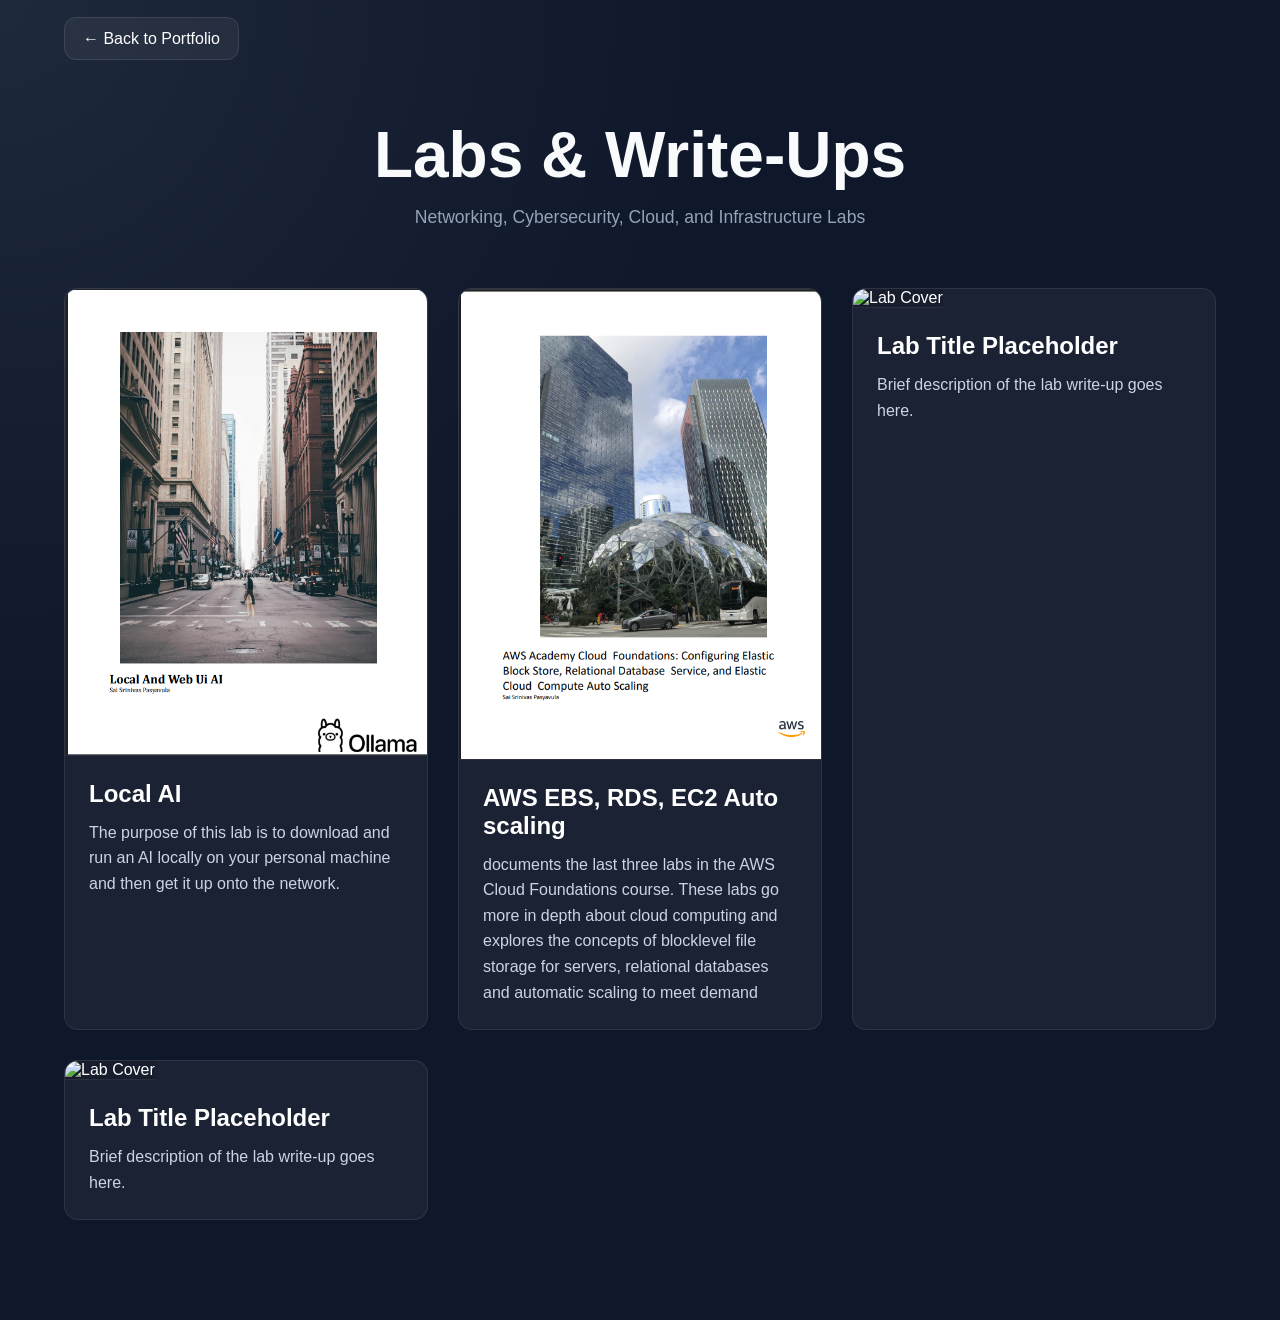
==== labs.Html @ 44efcdaa "added cisco labs" ====
<!DOCTYPE html>
<html lang="en">
<head>
    <meta charset="UTF-8">
    <meta name="viewport" content="width=device-width, initial-scale=1.0">
    <title>Labs | Sai Srinivas Pasyavula</title>

    <link rel="stylesheet" href="labs.css">
</head>
<body>

<nav>
    <a href="index.html" class="back-btn">← Back to Portfolio</a>
</nav>

<section class="labs-section">

    <div class="labs-header">
        <h1>Labs & Write-Ups</h1>
        <p>
            Networking, Cybersecurity, Cloud, and Infrastructure Labs
        </p>
    </div>

    <div class="pdf-grid">

        <!-- LAB 1 -->

        <a href="Labs/AiLabWriteup.pdf" target="_blank" class="pdf-card">

            <div class="pdf-preview">
                <img src="Images/AI.png" alt="Lab Cover">
            </div>

            <div class="pdf-content">

                <h3>Local AI</h3>

                <p>
                    The purpose of this lab is to download and run an AI locally on your personal machine and
then get it up onto the network.
                </p>
            </div>

        </a>

        <!-- LAB 2 -->

        <a href="Labs/AWS 4-6 lab writeup.pdf" target="_blank" class="pdf-card">

            <div class="pdf-preview">
                <img src="Images/AWS4-6.png" alt="Lab Cover">
            </div>

            <div class="pdf-content">

                <h3>AWS EBS, RDS, EC2 Auto scaling</h3>

                <p>
                    documents the last three labs in the AWS Cloud Foundations
course. These labs go more in depth about cloud computing and explores the concepts of blocklevel file storage for servers, relational databases and automatic scaling to meet demand
                </p>
            </div>

        </a>

        <!-- LAB 3 -->

        <a href="labs/lab3.pdf" target="_blank" class="pdf-card">

            <div class="pdf-preview">
                <img src="Images/lab3-cover.jpg" alt="Lab Cover">
            </div>

            <div class="pdf-content">

                <h3>Lab Title Placeholder</h3>

                <p>
                    Brief description of the lab write-up goes here.
                </p>

            </div>

        </a>

        <!-- LAB 4 -->

        <a href="labs/lab4.pdf" target="_blank" class="pdf-card">

            <div class="pdf-preview">
                <img src="Images/lab4-cover.jpg" alt="Lab Cover">
            </div>

            <div class="pdf-content">

                <h3>Lab Title Placeholder</h3>

                <p>
                    Brief description of the lab write-up goes here.
                </p>

            </div>

        </a>

    </div>

</section>

</body>
</html>
---- labs.css ----
*{
    margin:0;
    padding:0;
    box-sizing:border-box;
    font-family:"Segoe UI",sans-serif;
}

body{
    background:
    radial-gradient(circle at top left,#1e293b,#0f172a 40%);

    color:#f8fafc;

    min-height:100vh;
}

nav{
    padding:30px 5%;
}

.back-btn{
    text-decoration:none;

    color:white;

    background:rgba(255,255,255,.05);

    border:1px solid rgba(255,255,255,.1);

    padding:12px 18px;

    border-radius:12px;

    transition:.3s ease;
}

.back-btn:hover{
    border-color:#60a5fa;
}

.labs-section{
    padding:40px 5% 100px;
}

.labs-header{
    text-align:center;
    margin-bottom:60px;
}

.labs-header h1{
    font-size:4rem;
    margin-bottom:15px;
}

.labs-header p{
    color:#94a3b8;
    font-size:1.1rem;
}

.pdf-grid{
    display:grid;

    grid-template-columns:
    repeat(auto-fit,minmax(320px,1fr));

    gap:30px;
}

.pdf-card{
    text-decoration:none;

    color:white;

    background:rgba(255,255,255,.05);

    border:1px solid rgba(255,255,255,.08);

    border-radius:14px;

    overflow:hidden;

    transition:.3s ease;
}

.pdf-card:hover{
    transform:translateY(-8px);

    border-color:#60a5fa;

    box-shadow:
    0 15px 40px rgba(59,130,246,.20);
}

.pdf-preview{
    width:fit-content;
    height:fit-content;

    overflow:hidden;
    border-bottom:1px solid rgba(255,255,255,0.08);

    /* ADD THIS */
    display:flex;
    align-items:center;
    justify-content:center;
    background: rgba(0,0,0,0.15); /* optional but makes centering clearer */
}

.pdf-preview img{
    width: auto;
    height: auto;
    max-width: 100%;
    display: block;
    object-fit: contain;
}
.pdf-card:hover .pdf-preview img{
    transform:scale(1.05);
}

.pdf-content{
    padding:24px;
}

.pdf-content h3{
    font-size:1.5rem;
    margin-bottom:12px;
}

.pdf-content p{
    color:#cbd5e1;
    line-height:1.6;
}
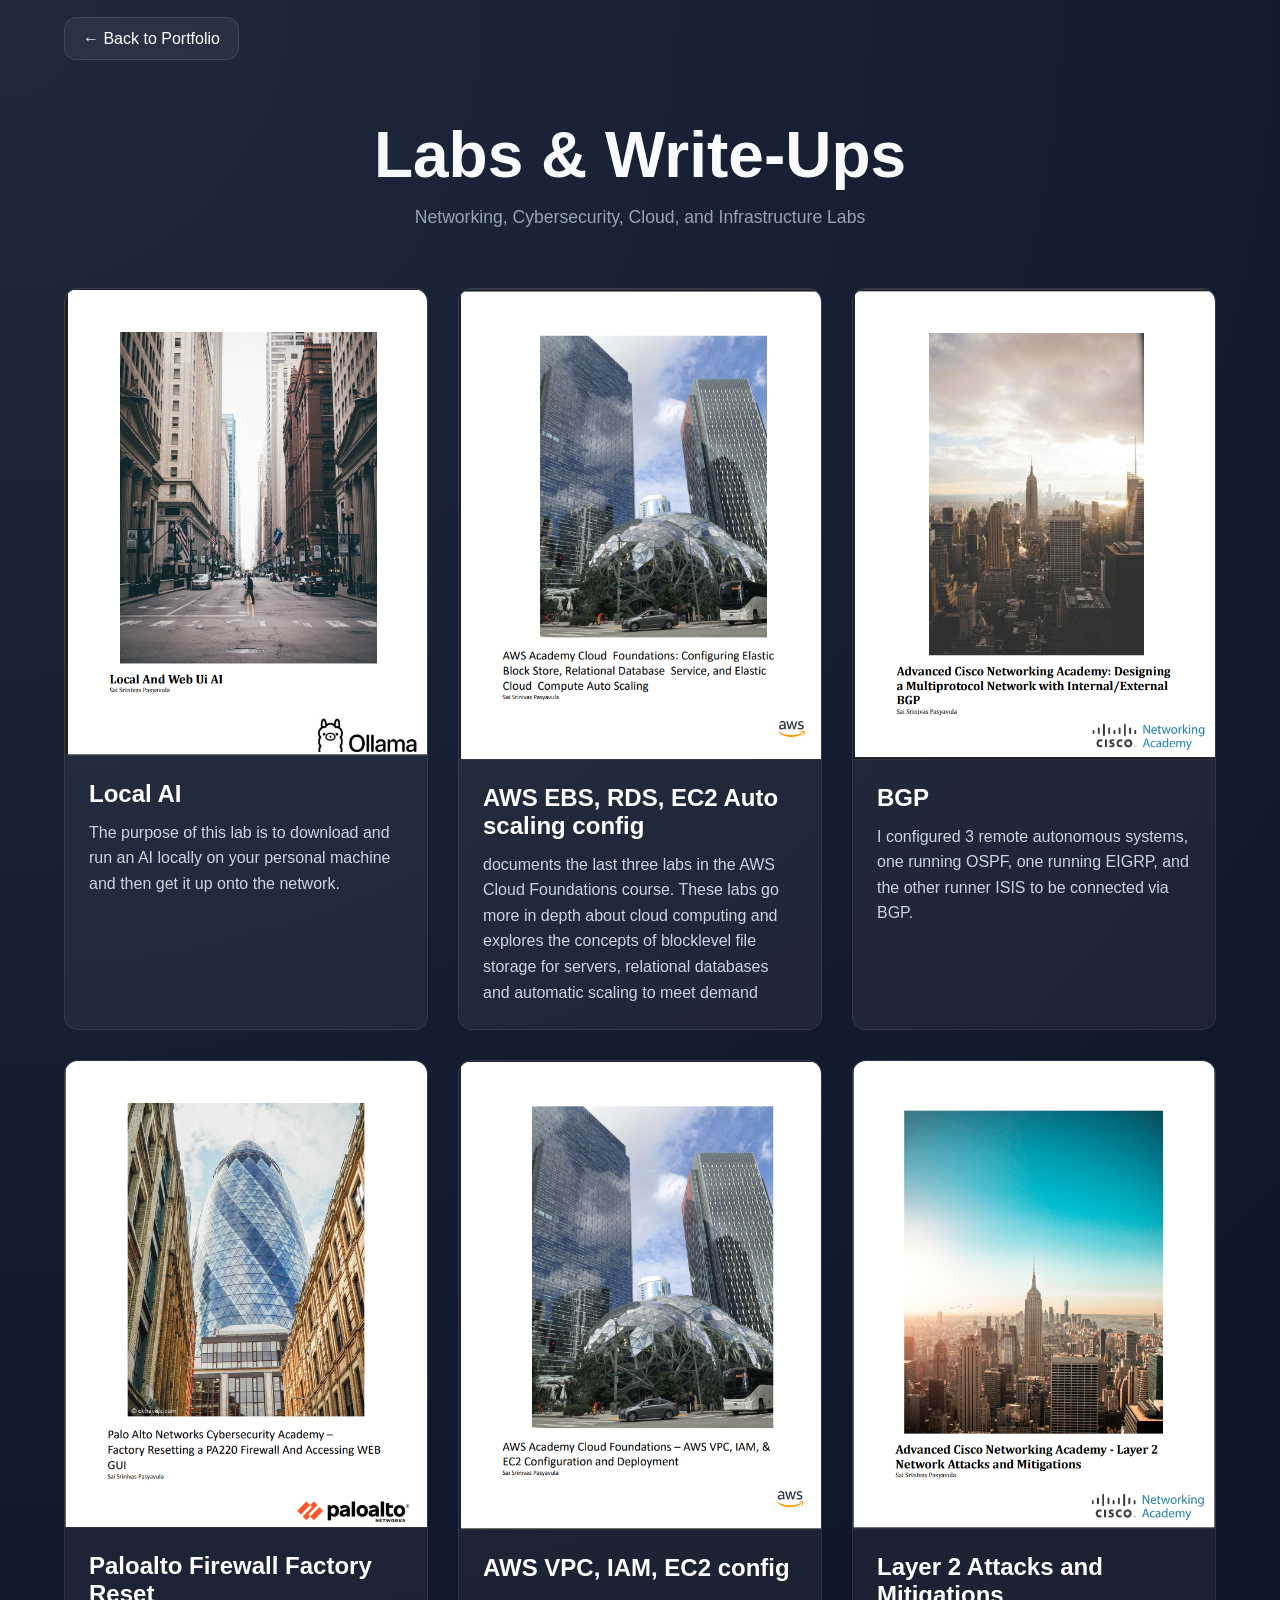
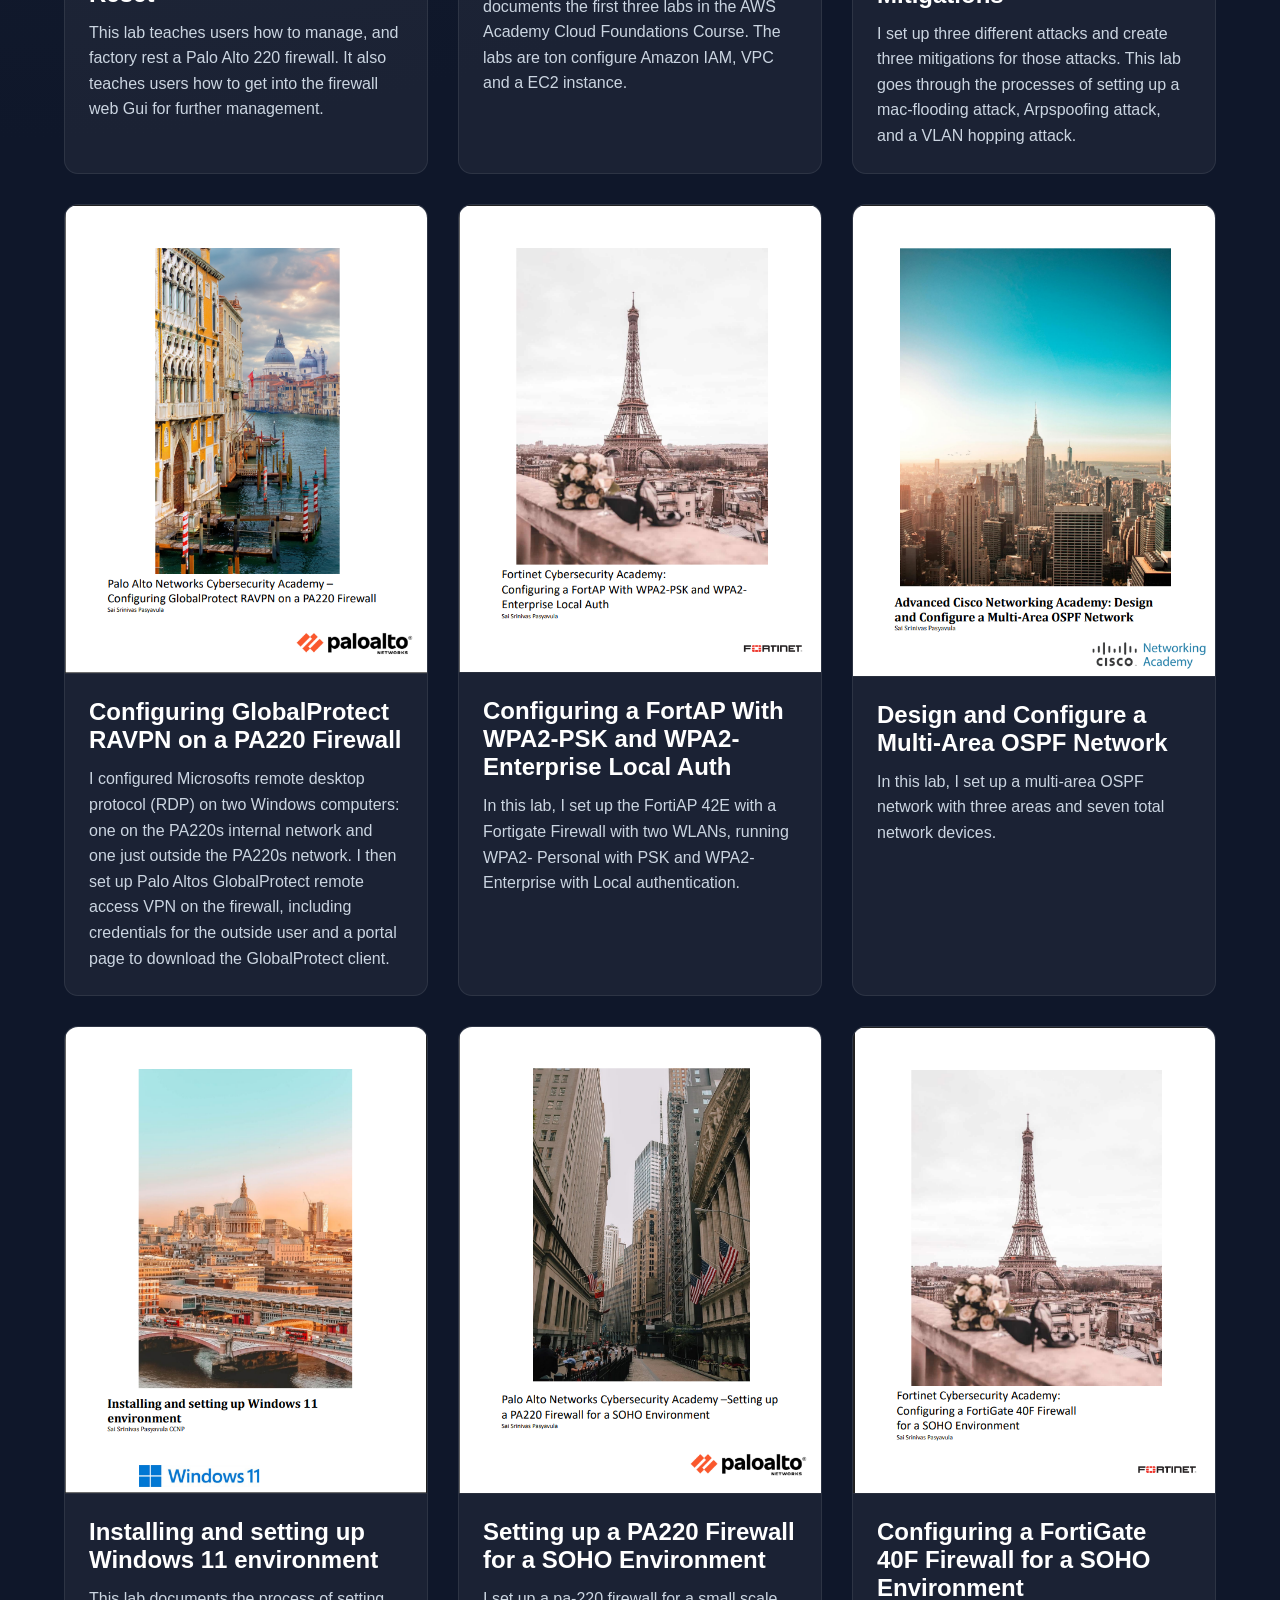
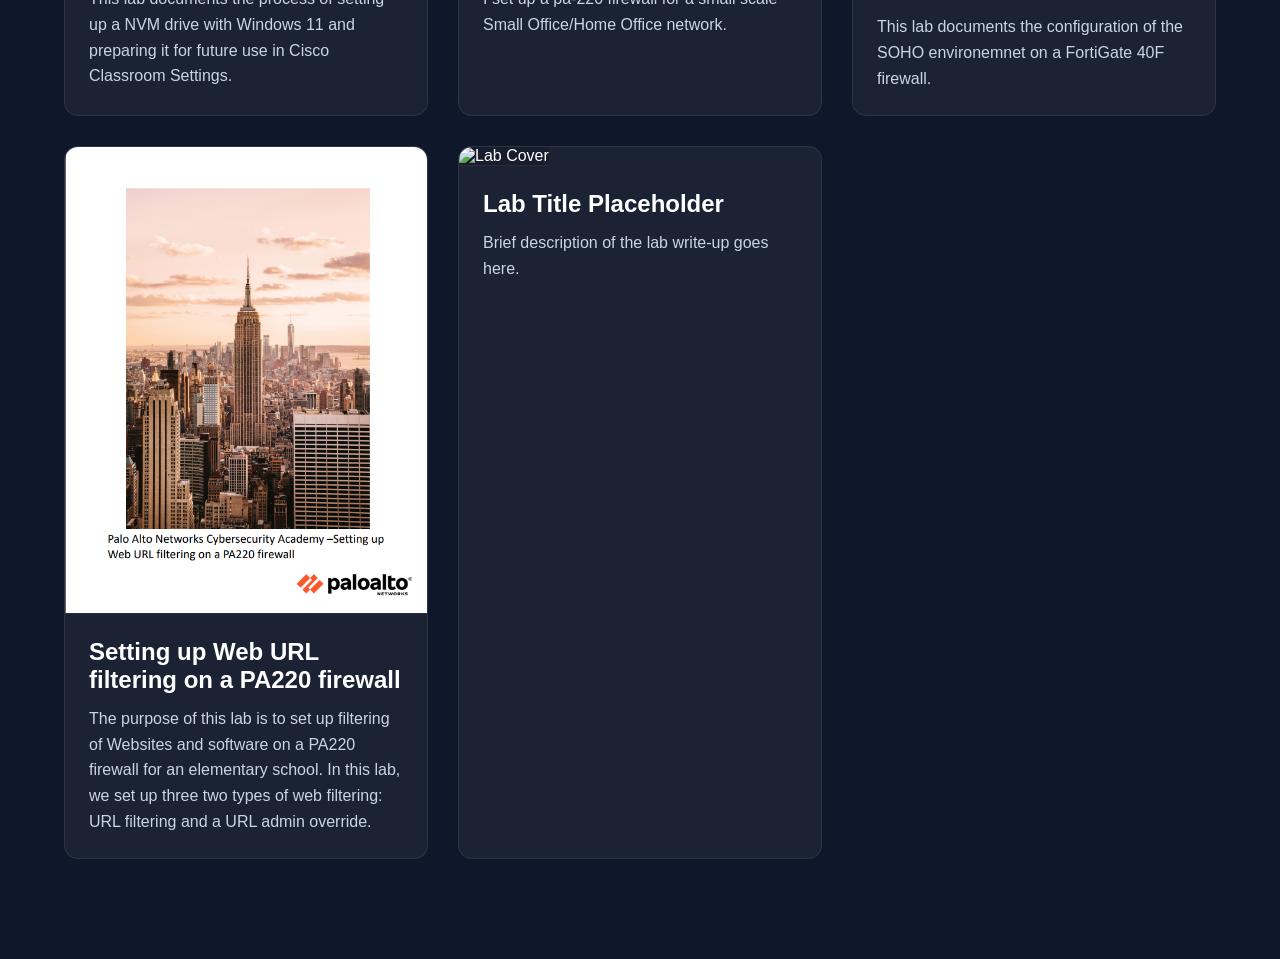
==== commit 3e35c2fe: "finished cisco labs" ====
--- a/labs.Html
+++ b/labs.Html
@@ -54,7 +54,7 @@
 
             <div class="pdf-content">
 
-                <h3>AWS EBS, RDS, EC2 Auto scaling</h3>
+                <h3>AWS EBS, RDS, EC2 Auto scaling config </h3>
 
                 <p>
                     documents the last three labs in the AWS Cloud Foundations
@@ -66,10 +66,222 @@
 
         <!-- LAB 3 -->
 
-        <a href="labs/lab3.pdf" target="_blank" class="pdf-card">
-
-            <div class="pdf-preview">
-                <img src="Images/lab3-cover.jpg" alt="Lab Cover">
+        <a href="Labs/BGP Lab WriteUP5.pdf" target="_blank" class="pdf-card">
+
+            <div class="pdf-preview">
+                <img src="Images/BGP.png" alt="Lab Cover">
+            </div>
+
+            <div class="pdf-content">
+
+                <h3>BGP</h3>
+
+                <p>
+                    I configured 3 remote autonomous systems, one running OSPF, one running EIGRP, and the other runner ISIS to be connected via BGP.
+                </p>
+
+            </div>
+
+        </a>
+
+        <!-- LAB 4 -->
+
+        <a href="Labs/Factory Rest Firewall.pdf" target="_blank" class="pdf-card">
+
+            <div class="pdf-preview">
+                <img src="Images/FactoryReset.png   " alt="Lab Cover">
+            </div>
+
+            <div class="pdf-content">
+
+                <h3>Paloalto Firewall Factory Reset</h3>
+
+                <p>
+                    This lab teaches users how
+to manage, and factory rest a Palo Alto 220 firewall. It also teaches users how to get into the
+firewall web Gui for further management.
+                </p>
+
+            </div>
+
+        </a>
+        <a href="labs/AWS Labs(1-3) Writeup 4.pdf" target="_blank" class="pdf-card">
+
+            <div class="pdf-preview">
+                <img src="Images/AWS1-3.png" alt="Lab Cover">
+            </div>
+
+            <div class="pdf-content">
+
+                <h3>AWS VPC, IAM, EC2 config</h3>
+
+                <p>
+                    documents the first three labs in the AWS Academy Cloud
+Foundations Course. The labs are ton configure Amazon IAM, VPC and a EC2 instance.
+                </p>
+
+            </div>
+
+        </a>
+        <a href="Labs/Layer2attacksLabWriteup.pdf" target="_blank" class="pdf-card">
+
+            <div class="pdf-preview">
+                <img src="Images/Layer2Attacks.png" alt="Lab Cover">
+            </div>
+
+            <div class="pdf-content">
+
+                <h3>Layer 2 Attacks and Mitigations</h3>
+
+                <p>
+                    I set up three different attacks and create three mitigations for those
+attacks. This lab goes through the processes of setting up a mac-flooding attack, Arpspoofing attack, and a VLAN hopping attack.
+                </p>
+
+            </div>
+
+        </a>
+        <a href="labs/VPN Lab Writeup (1).pdf" target="_blank" class="pdf-card">
+
+            <div class="pdf-preview">
+                <img src="Images/VPN.png" alt="Lab Cover">
+            </div>
+
+            <div class="pdf-content">
+
+                <h3>Configuring GlobalProtect RAVPN on a PA220 Firewall</h3>
+
+                <p>
+                    I configured Microsofts remote desktop protocol (RDP) on two Windows
+computers: one on the PA220s internal network and one just outside the PA220s network. I
+then set up Palo Altos GlobalProtect remote access VPN on the firewall, including credentials
+for the outside user and a portal page to download the GlobalProtect client.
+                </p>
+
+            </div>
+
+        </a>
+        <a href="labs/Fortinet AP Lab Writeup.pdf" target="_blank" class="pdf-card">
+
+            <div class="pdf-preview">
+                <img src="Images/Fortinet AP.png" alt="Lab Cover">
+            </div>
+
+            <div class="pdf-content">
+
+                <h3>Configuring a FortAP With WPA2-PSK and WPA2-
+Enterprise Local Auth</h3>
+
+                <p>
+                    In this lab, I set up the FortiAP 42E with a Fortigate Firewall with two WLANs, running WPA2-
+Personal with PSK and WPA2-Enterprise with Local authentication.
+                </p>
+
+            </div>
+
+        </a>
+        <a href="labs/Mutli-Area OSPF writeup.pdf" target="_blank" class="pdf-card">
+
+            <div class="pdf-preview">
+                <img src="Images/OSPF.png" alt="Lab Cover">
+            </div>
+
+            <div class="pdf-content">
+
+                <h3>Design
+and Configure a Multi-Area OSPF Network</h3>
+
+                <p>
+                    In this lab, I set up a multi-area OSPF network with three areas and seven total
+network devices.
+                </p>
+
+            </div>
+
+        </a>
+        <a href="labs/Windows 11 installation Lab.pdf" target="_blank" class="pdf-card">
+
+            <div class="pdf-preview">
+                <img src="Images/Windows11.png" alt="Lab Cover">
+            </div>
+
+            <div class="pdf-content">
+
+                <h3>Installing and setting up Windows 11
+environment</h3>
+
+                <p>
+                    This lab documents the process of setting up a NVM drive with Windows 11 and preparing it for
+future use in Cisco Classroom Settings.
+
+                </p>
+
+            </div>
+
+        </a>
+        <a href="labs/SOHO lab.pdf " target="_blank" class="pdf-card">
+
+            <div class="pdf-preview">
+                <img src="Images/SOHO.png" alt="Lab Cover">
+            </div>
+
+            <div class="pdf-content">
+
+                <h3>Setting up
+a PA220 Firewall for a SOHO Environment</h3>
+
+                <p>
+                    I set up a pa-220 firewall for a small scale Small Office/Home Office network. 
+                </p>
+
+            </div>
+
+        </a>
+        <a href="labs/Fortinet SOHO Lab Writeup.pdf" target="_blank" class="pdf-card">
+
+            <div class="pdf-preview">
+                <img src="Images/FortinetSOHO.png" alt="Lab Cover">
+            </div>
+
+            <div class="pdf-content">
+
+                <h3>Configuring a FortiGate 40F Firewall
+for a SOHO Environment</h3>
+
+                <p>
+                    This lab documents the configuration of the SOHO environemnet on a FortiGate 40F firewall.
+                </p>
+
+            </div>
+
+        </a>
+
+         </a>
+        <a href="labs/URL-Filtering Lab Writeup (1).pdf" target="_blank" class="pdf-card">
+
+            <div class="pdf-preview">
+                <img src="Images/URLFiltering.png" alt="Lab Cover">
+            </div>
+
+            <div class="pdf-content">
+
+                <h3>Setting up
+Web URL filtering on a PA220 firewall</h3>
+
+                <p>
+                   The purpose of this lab is to set up filtering of Websites and software on a PA220 firewall for an
+elementary school. In this lab, we set up three two types of web filtering: URL filtering and a URL admin override.
+                </p>
+
+            </div>
+
+        </a>
+
+         </a>
+        <a href="labs/lab4.pdf" target="_blank" class="pdf-card">
+
+            <div class="pdf-preview">
+                <img src="Images/lab4-cover.jpg" alt="Lab Cover">
             </div>
 
             <div class="pdf-content">
@@ -84,25 +296,6 @@
 
         </a>
 
-        <!-- LAB 4 -->
-
-        <a href="labs/lab4.pdf" target="_blank" class="pdf-card">
-
-            <div class="pdf-preview">
-                <img src="Images/lab4-cover.jpg" alt="Lab Cover">
-            </div>
-
-            <div class="pdf-content">
-
-                <h3>Lab Title Placeholder</h3>
-
-                <p>
-                    Brief description of the lab write-up goes here.
-                </p>
-
-            </div>
-
-        </a>
 
     </div>
 
--- a/labs.css
+++ b/labs.css
@@ -83,7 +83,7 @@
 }
 
 .pdf-card:hover{
-    transform:translateY(-8px);
+    transform:translateY(-10px);
 
     border-color:#60a5fa;
 
